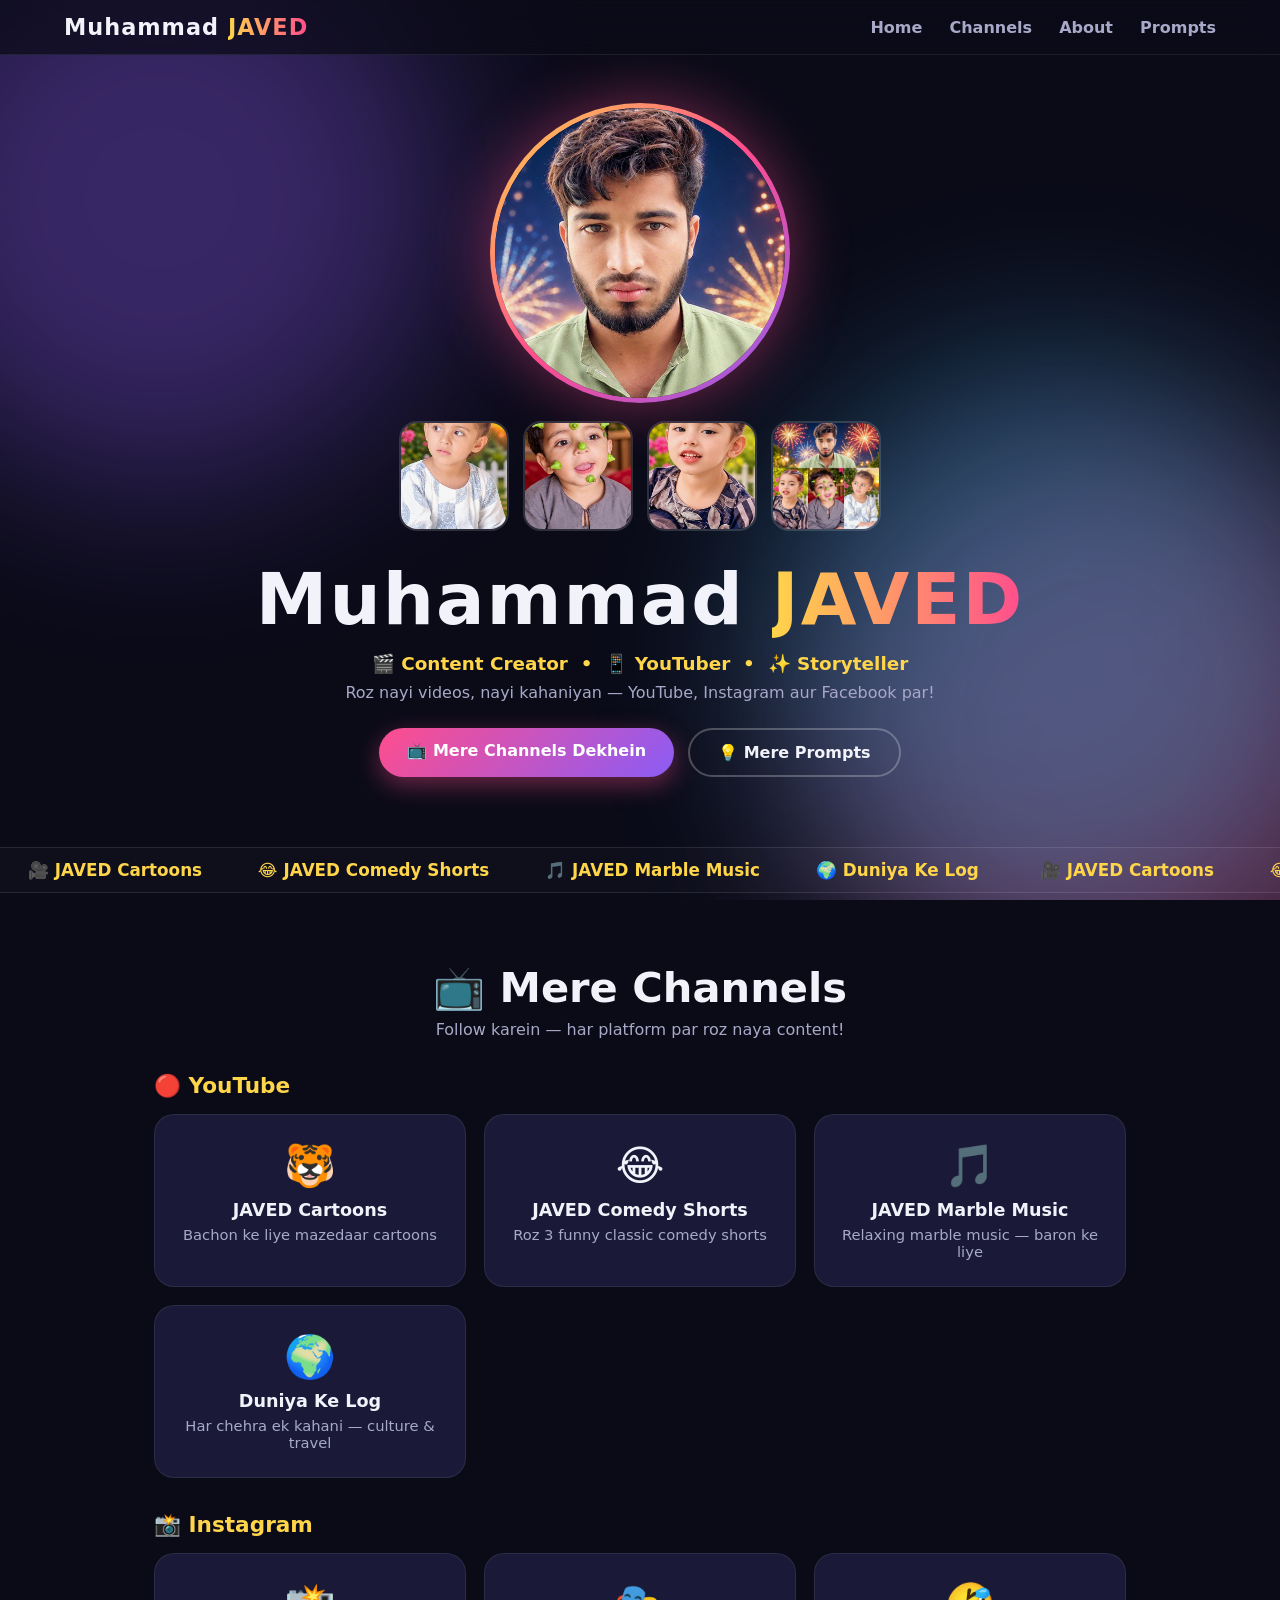
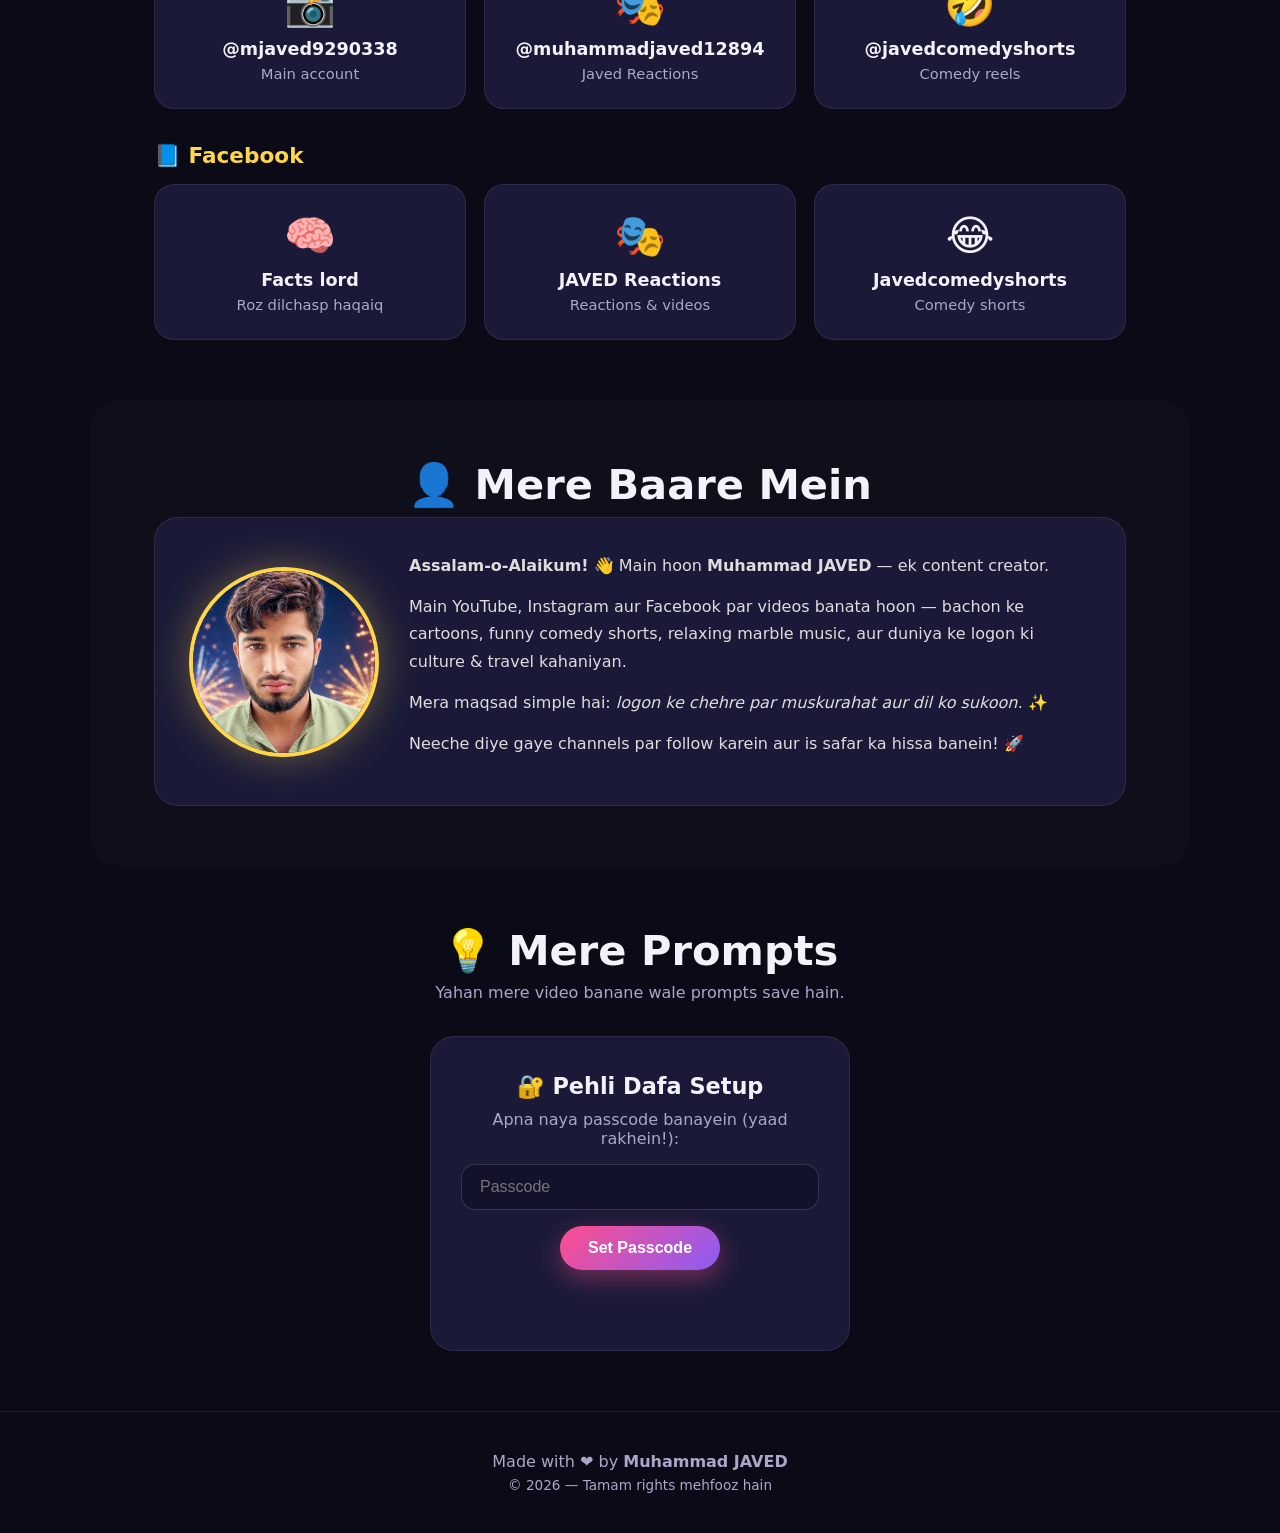
==== index.html @ acdf6152 "Add index.html - personal website" ====
<!DOCTYPE html>
<html lang="ur">
<head>
<meta charset="UTF-8">
<meta name="viewport" content="width=device-width, initial-scale=1.0">
<title>Muhammad JAVED — Content Creator</title>
<meta name="description" content="Muhammad JAVED — Content Creator. YouTube, Instagram aur Facebook par follow karein!">
<link rel="stylesheet" href="style.css">
</head>
<body>

<!-- Animated background blobs -->
<div class="bg-blobs"><span></span><span></span><span></span></div>

<!-- NAVBAR -->
<nav class="navbar">
  <div class="nav-logo">Muhammad <span>JAVED</span></div>
  <div class="nav-links">
    <a href="#home">Home</a>
    <a href="#channels">Channels</a>
    <a href="#about">About</a>
    <a href="#prompts">Prompts</a>
  </div>
</nav>

<!-- HERO with photos front & center -->
<header id="home" class="hero">
  <div class="hero-photos">
    <img src="[data-uri]" alt="Muhammad JAVED" class="hero-main-photo">
    <div class="hero-photo-strip">
      <img src="[data-uri]" alt="Photo 1">
      <img src="[data-uri]" alt="Photo 2">
      <img src="[data-uri]" alt="Photo 3">
      <img src="[data-uri]" alt="Family collage">
    </div>
  </div>
  <h1 class="hero-title"><span>Muhammad</span> <span class="gold">JAVED</span></h1>
  <p class="hero-tagline">🎬 Content Creator &nbsp;•&nbsp; 📱 YouTuber &nbsp;•&nbsp; ✨ Storyteller</p>
  <p class="hero-sub">Roz nayi videos, nayi kahaniyan — YouTube, Instagram aur Facebook par!</p>
  <div class="hero-buttons">
    <a href="#channels" class="btn btn-primary">📺 Mere Channels Dekhein</a>
    <a href="#prompts" class="btn btn-ghost">💡 Mere Prompts</a>
  </div>
</header>

<!-- MARQUEE -->
<div class="marquee"><div class="marquee-track">
  <span>🎥 JAVED Cartoons</span><span>😂 JAVED Comedy Shorts</span><span>🎵 JAVED Marble Music</span><span>🌍 Duniya Ke Log</span>
  <span>🎥 JAVED Cartoons</span><span>😂 JAVED Comedy Shorts</span><span>🎵 JAVED Marble Music</span><span>🌍 Duniya Ke Log</span>
</div></div>

<!-- CHANNELS -->
<section id="channels" class="section">
  <h2 class="section-title reveal">📺 Mere Channels</h2>
  <p class="section-sub reveal">Follow karein — har platform par roz naya content!</p>

  <h3 class="group-title reveal">🔴 YouTube</h3>
  <div class="cards">
    <a class="card reveal" href="https://www.youtube.com/@JAVEDCartoons-i1m" target="_blank" rel="noopener">
      <div class="card-emoji">🐯</div><div class="card-name">JAVED Cartoons</div><div class="card-desc">Bachon ke liye mazedaar cartoons</div>
    </a>
    <a class="card reveal" href="https://www.youtube.com/@JAVEDComedyShorts-y6f" target="_blank" rel="noopener">
      <div class="card-emoji">😂</div><div class="card-name">JAVED Comedy Shorts</div><div class="card-desc">Roz 3 funny classic comedy shorts</div>
    </a>
    <a class="card reveal" href="https://www.youtube.com/@JAVEDMarbleMusic" target="_blank" rel="noopener">
      <div class="card-emoji">🎵</div><div class="card-name">JAVED Marble Music</div><div class="card-desc">Relaxing marble music — baron ke liye</div>
    </a>
    <a class="card reveal" href="https://www.youtube.com/@DuniyaKeLog" target="_blank" rel="noopener">
      <div class="card-emoji">🌍</div><div class="card-name">Duniya Ke Log</div><div class="card-desc">Har chehra ek kahani — culture & travel</div>
    </a>
  </div>

  <h3 class="group-title reveal">📸 Instagram</h3>
  <div class="cards">
    <a class="card reveal" href="https://www.instagram.com/mjaved9290338/" target="_blank" rel="noopener">
      <div class="card-emoji">📸</div><div class="card-name">@mjaved9290338</div><div class="card-desc">Main account</div>
    </a>
    <a class="card reveal" href="https://www.instagram.com/muhammadjaved12894/" target="_blank" rel="noopener">
      <div class="card-emoji">🎭</div><div class="card-name">@muhammadjaved12894</div><div class="card-desc">Javed Reactions</div>
    </a>
    <a class="card reveal" href="https://www.instagram.com/javedcomedyshorts/" target="_blank" rel="noopener">
      <div class="card-emoji">🤣</div><div class="card-name">@javedcomedyshorts</div><div class="card-desc">Comedy reels</div>
    </a>
  </div>

  <h3 class="group-title reveal">📘 Facebook</h3>
  <div class="cards">
    <a class="card reveal" href="https://www.facebook.com/1291902614014903" target="_blank" rel="noopener">
      <div class="card-emoji">🧠</div><div class="card-name">Facts lord</div><div class="card-desc">Roz dilchasp haqaiq</div>
    </a>
    <a class="card reveal" href="https://www.facebook.com/1446741875180566" target="_blank" rel="noopener">
      <div class="card-emoji">🎭</div><div class="card-name">JAVED Reactions</div><div class="card-desc">Reactions & videos</div>
    </a>
    <a class="card reveal" href="https://www.facebook.com/1392669707259078" target="_blank" rel="noopener">
      <div class="card-emoji">😂</div><div class="card-name">Javedcomedyshorts</div><div class="card-desc">Comedy shorts</div>
    </a>
  </div>
</section>

<!-- ABOUT -->
<section id="about" class="section about">
  <h2 class="section-title reveal">👤 Mere Baare Mein</h2>
  <div class="about-box reveal">
    <img src="[data-uri]" alt="Muhammad JAVED" class="about-photo">
    <div class="about-text">
      <p><strong>Assalam-o-Alaikum!</strong> 👋 Main hoon <strong>Muhammad JAVED</strong> — ek content creator.</p>
      <p>Main YouTube, Instagram aur Facebook par videos banata hoon — bachon ke cartoons, funny comedy shorts, relaxing marble music, aur duniya ke logon ki culture & travel kahaniyan.</p>
      <p>Mera maqsad simple hai: <em>logon ke chehre par muskurahat aur dil ko sukoon.</em> ✨</p>
      <p>Neeche diye gaye channels par follow karein aur is safar ka hissa banein! 🚀</p>
    </div>
  </div>
</section>

<!-- PROMPTS -->
<section id="prompts" class="section">
  <h2 class="section-title reveal">💡 Mere Prompts</h2>
  <p class="section-sub reveal">Yahan mere video banane wale prompts save hain.</p>

  <!-- Login / setup box -->
  <div id="auth-box" class="auth-box reveal">
    <h3 id="auth-title">🔐 Login</h3>
    <p id="auth-msg">Apna passcode likhein:</p>
    <input type="password" id="passcode" placeholder="Passcode" autocomplete="off">
    <button class="btn btn-primary" id="auth-btn">Login</button>
    <p class="auth-hint" id="auth-hint"></p>
  </div>

  <!-- Prompts library (hidden until login) -->
  <div id="prompts-app" class="prompts-app hidden">
    <div class="prompts-toolbar">
      <input type="text" id="search" placeholder="🔍 Prompt search karein...">
      <button class="btn btn-primary" id="add-btn">➕ Naya Prompt</button>
      <button class="btn btn-ghost" id="logout-btn">Logout</button>
    </div>
    <div id="prompt-form" class="prompt-form hidden">
      <input type="text" id="prompt-title" placeholder="Prompt ka title...">
      <textarea id="prompt-text" rows="4" placeholder="Apna prompt yahan likhein..."></textarea>
      <div class="form-row">
        <button class="btn btn-primary" id="save-btn">💾 Save</button>
        <button class="btn btn-ghost" id="cancel-btn">Cancel</button>
      </div>
    </div>
    <div id="prompt-list" class="prompt-list"></div>
  </div>
</section>

<footer>
  <p>Made with ❤️ by <strong>Muhammad JAVED</strong></p>
  <p class="footer-small">© 2026 — Tamam rights mehfooz hain</p>
</footer>

<script src="script.js"></script>
</body>
</html>
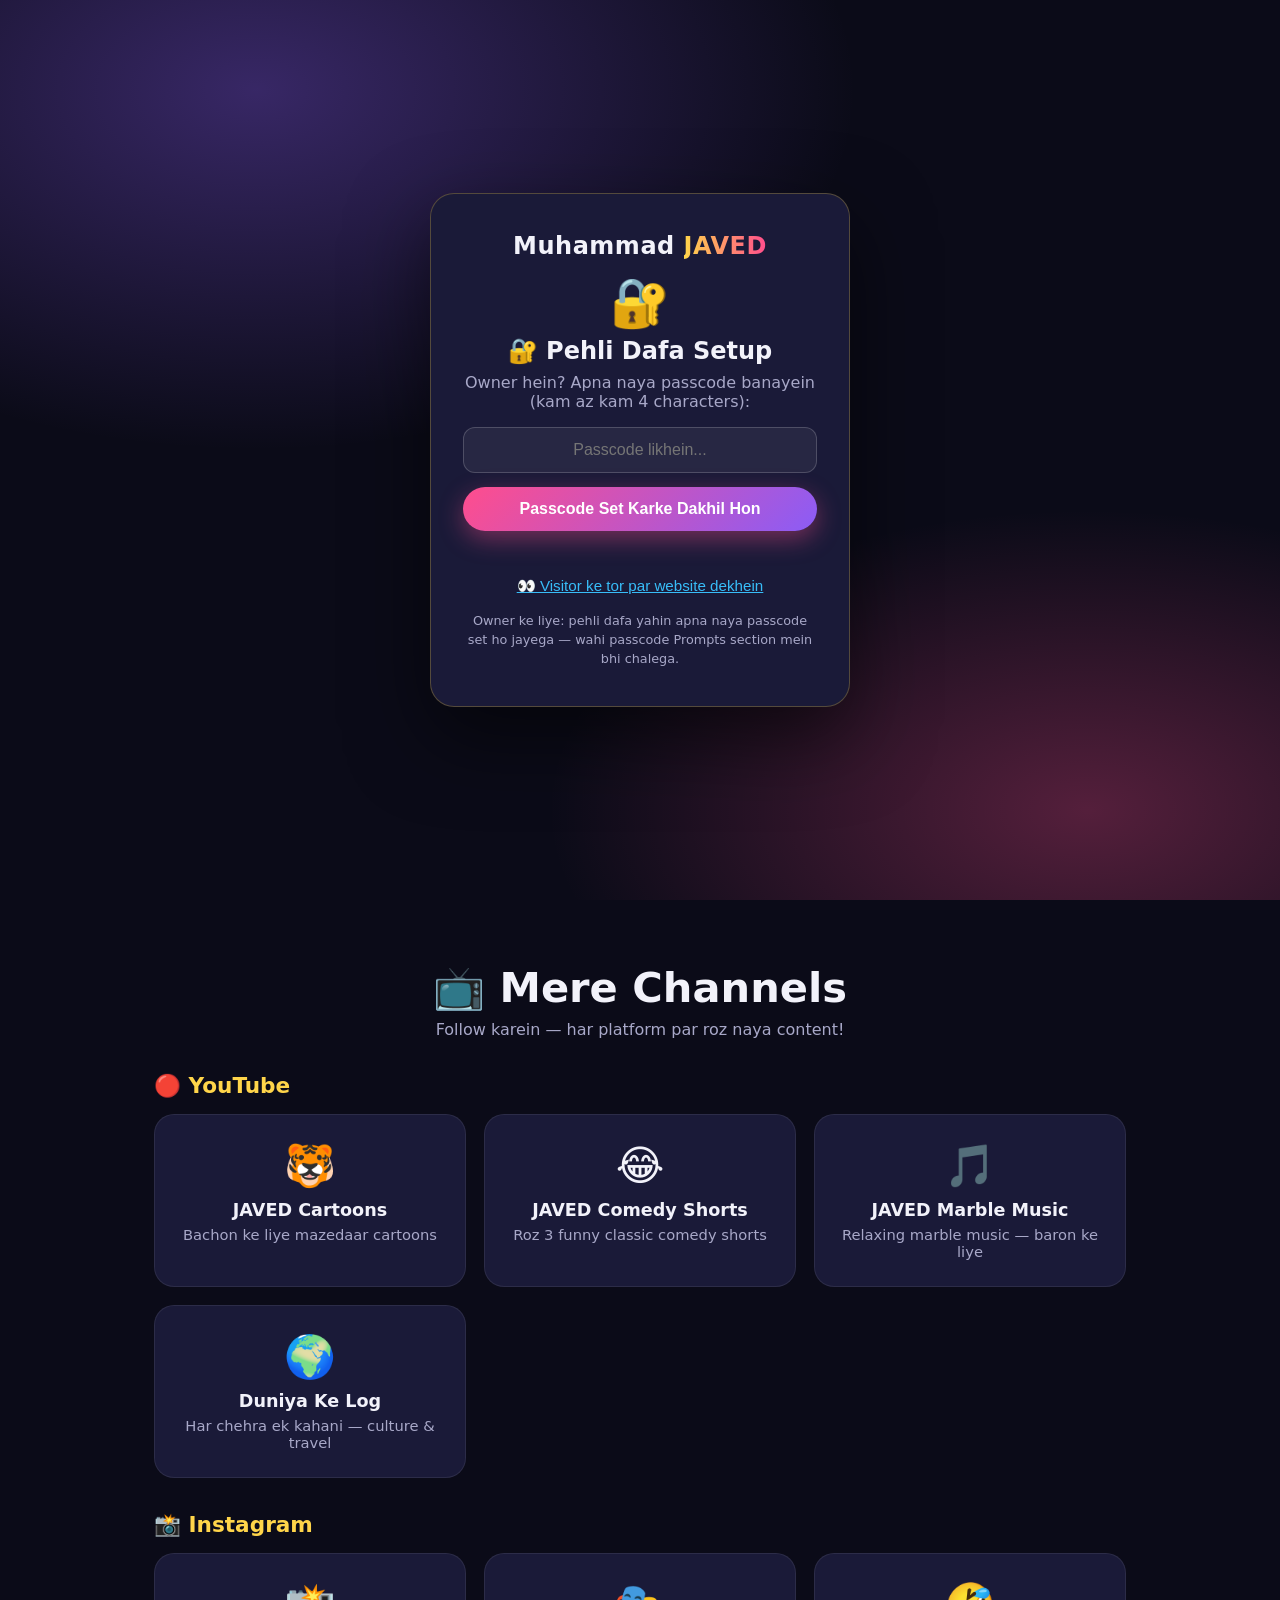
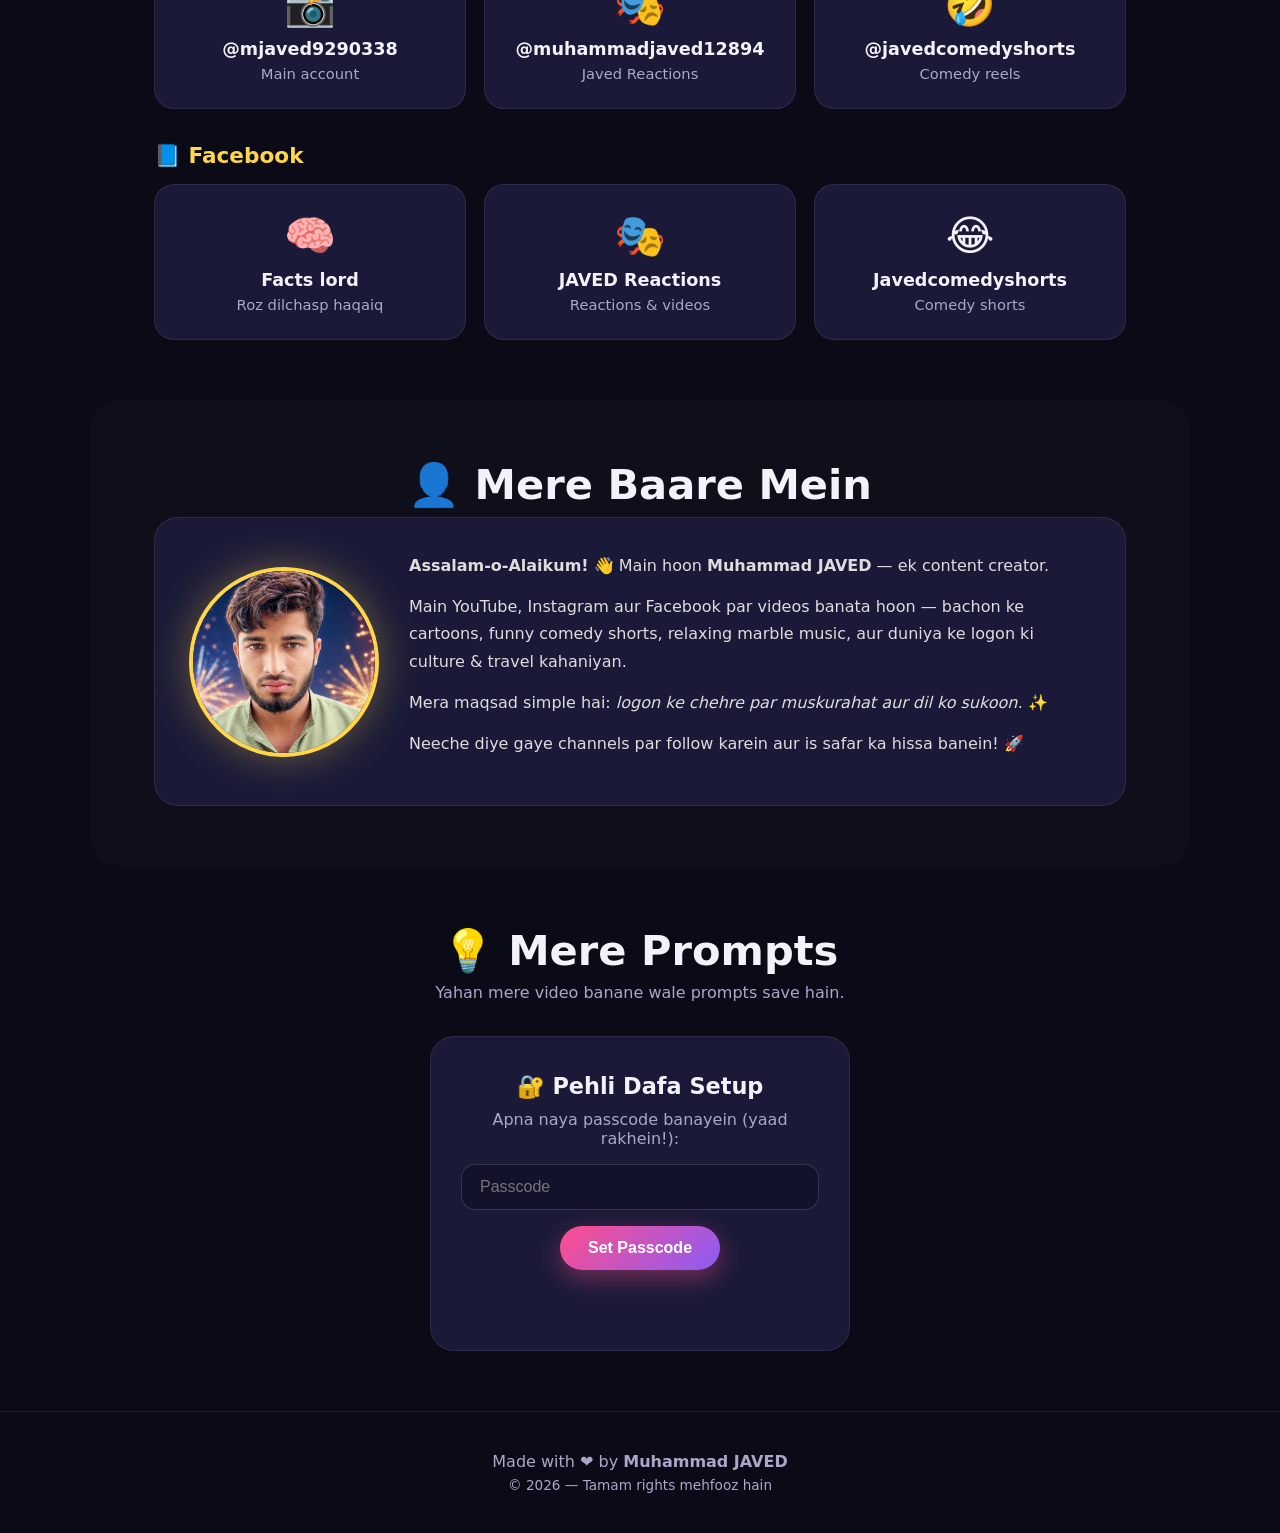
==== commit c227452b: "Add login page at website start (entry gate using same passcode as Prompts section)" ====
--- a/index.html
+++ b/index.html
@@ -8,6 +8,21 @@
 <link rel="stylesheet" href="style.css">
 </head>
 <body>
+
+<!-- SITE LOGIN GATE (website ke shuru ka login page) -->
+<div id="site-gate" class="site-gate">
+  <div class="gate-card">
+    <div class="gate-logo">Muhammad <span>JAVED</span></div>
+    <div class="gate-lock">🔐</div>
+    <h2 id="gate-title">Login</h2>
+    <p id="gate-msg" class="gate-msg">Apna passcode likhein:</p>
+    <input type="password" id="gate-passcode" placeholder="Passcode likhein..." autocomplete="off">
+    <button id="gate-btn" class="btn btn-primary gate-btn">Login</button>
+    <p id="gate-hint" class="auth-hint"></p>
+    <button id="gate-guest" class="gate-guest">👀 Visitor ke tor par website dekhein</button>
+    <p class="gate-note">Owner ke liye: pehli dafa yahin apna naya passcode set ho jayega — wahi passcode Prompts section mein bhi chalega.</p>
+  </div>
+</div>
 
 <!-- Animated background blobs -->
 <div class="bg-blobs"><span></span><span></span><span></span></div>
--- a/style.css
+++ b/style.css
@@ -254,3 +254,40 @@
   .prompts-toolbar .btn { width: 100%; }
   .about-box { padding: 24px; }
 }
+
+/* ===== Site login gate (shuru ka login page) ===== */
+body.gate-locked { overflow: hidden; }
+.site-gate {
+  position: fixed; inset: 0; z-index: 9999;
+  display: flex; align-items: center; justify-content: center;
+  background: radial-gradient(1000px 600px at 20% 10%, rgba(139,92,246,.35), transparent 60%),
+              radial-gradient(900px 500px at 85% 90%, rgba(255,77,141,.30), transparent 60%),
+              var(--bg);
+  padding: 20px;
+}
+.gate-card {
+  background: var(--card); border-radius: 24px; padding: 38px 32px;
+  max-width: 420px; width: 100%; text-align: center;
+  border: 1px solid rgba(255,213,74,.25);
+  box-shadow: 0 30px 80px rgba(0,0,0,.55);
+}
+.gate-logo { font-size: 1.5rem; font-weight: 800; letter-spacing: .5px; }
+.gate-logo span {
+  background: linear-gradient(90deg, var(--gold), var(--pink));
+  -webkit-background-clip: text; background-clip: text; color: transparent;
+}
+.gate-lock { font-size: 3rem; margin: 14px 0 6px; }
+.gate-card h2 { margin-bottom: 8px; }
+.gate-msg { color: var(--muted); margin-bottom: 16px; }
+.gate-card input {
+  width: 100%; padding: 13px 15px; border-radius: 12px; margin-bottom: 14px;
+  border: 1px solid rgba(255,255,255,.18); background: rgba(255,255,255,.06);
+  color: var(--text); font-size: 1rem; text-align: center;
+}
+.gate-card input:focus { outline: none; border-color: var(--gold); }
+.gate-btn { width: 100%; }
+.gate-guest {
+  margin-top: 18px; background: none; border: none; cursor: pointer;
+  color: var(--blue); font-size: .95rem; text-decoration: underline;
+}
+.gate-note { color: var(--muted); font-size: .8rem; margin-top: 16px; line-height: 1.5; }
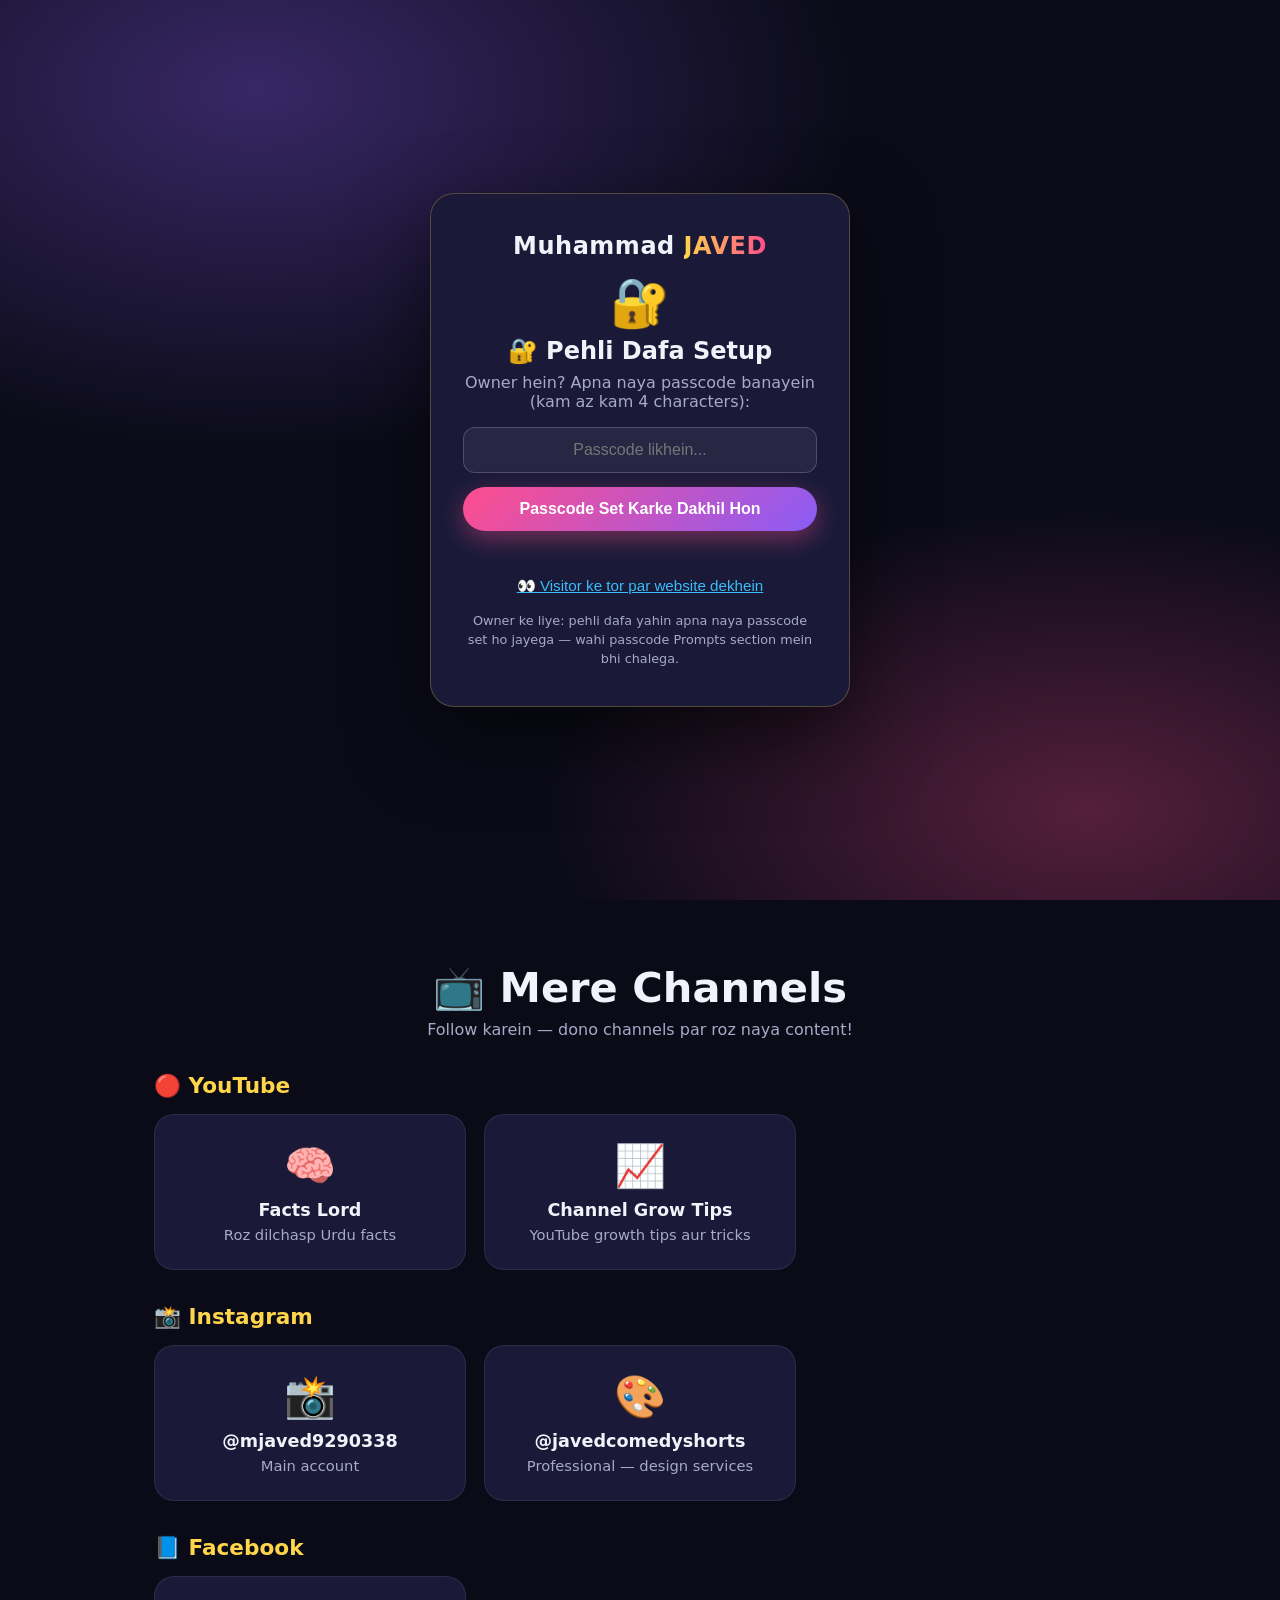
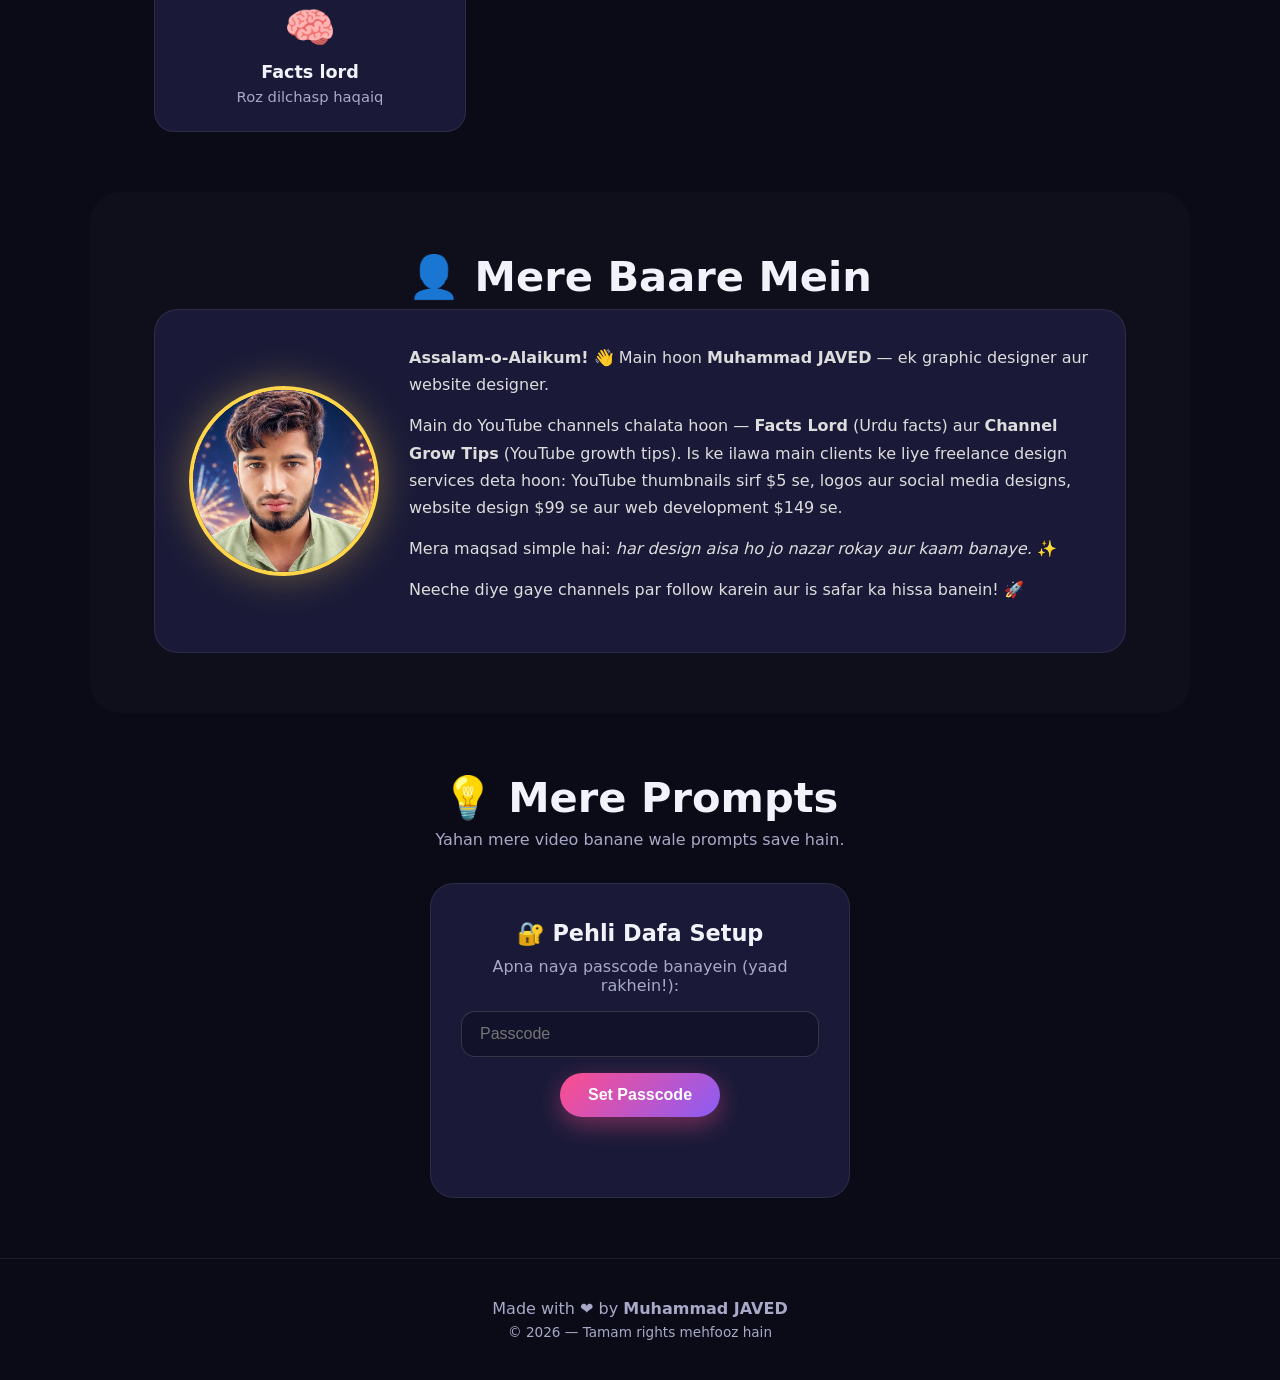
==== commit fcda8eb1: "Channels cleanup: sirf Facts Lord + Channel Grow Tips; designer rebrand (graphic/web design), dead c" ====
--- a/index.html
+++ b/index.html
@@ -3,8 +3,31 @@
 <head>
 <meta charset="UTF-8">
 <meta name="viewport" content="width=device-width, initial-scale=1.0">
-<title>Muhammad JAVED — Content Creator</title>
-<meta name="description" content="Muhammad JAVED — Content Creator. YouTube, Instagram aur Facebook par follow karein!">
+<title>Muhammad Javed — Personal Website | Graphic Designer & Web Designer</title>
+<meta name="description" content="Official personal website of Muhammad Javed — graphic designer & web designer. Facts Lord, Channel Grow Tips aur freelance design services.">
+<meta name="author" content="Muhammad Javed">
+<meta name="robots" content="index, follow">
+<link rel="canonical" href="https://mjaved9290338-bot.github.io/muhammad-javed-website/">
+<meta property="og:title" content="Muhammad Javed — Personal Website">
+<meta property="og:description" content="Official personal website of Muhammad Javed — graphic designer & web designer. Facts Lord, Channel Grow Tips aur freelance design services.">
+<meta property="og:type" content="website">
+<meta property="og:url" content="https://mjaved9290338-bot.github.io/muhammad-javed-website/">
+<script type="application/ld+json">
+{
+  "@context": "https://schema.org",
+  "@type": "Person",
+  "name": "Muhammad Javed",
+  "url": "https://mjaved9290338-bot.github.io/muhammad-javed-website/",
+  "jobTitle": "Graphic Designer & Web Designer",
+  "sameAs": [
+    "https://www.youtube.com/@FactsLordOfficial",
+    "https://www.youtube.com/@ChannelGrowTipsOfficial",
+    "https://www.instagram.com/mjaved9290338/",
+    "https://www.instagram.com/javedcomedyshorts/",
+    "https://www.facebook.com/1291902614014903"
+  ]
+}
+</script>
 <link rel="stylesheet" href="style.css">
 </head>
 <body>
@@ -50,8 +73,8 @@
     </div>
   </div>
   <h1 class="hero-title"><span>Muhammad</span> <span class="gold">JAVED</span></h1>
-  <p class="hero-tagline">🎬 Content Creator &nbsp;•&nbsp; 📱 YouTuber &nbsp;•&nbsp; ✨ Storyteller</p>
-  <p class="hero-sub">Roz nayi videos, nayi kahaniyan — YouTube, Instagram aur Facebook par!</p>
+  <p class="hero-tagline">🎨 Graphic Designer &nbsp;•&nbsp; 💻 Web Designer &nbsp;•&nbsp; 📺 YouTuber</p>
+  <p class="hero-sub">Do YouTube channels — Facts Lord aur Channel Grow Tips — aur clients ke liye professional design services!</p>
   <div class="hero-buttons">
     <a href="#channels" class="btn btn-primary">📺 Mere Channels Dekhein</a>
     <a href="#prompts" class="btn btn-ghost">💡 Mere Prompts</a>
@@ -60,28 +83,22 @@
 
 <!-- MARQUEE -->
 <div class="marquee"><div class="marquee-track">
-  <span>🎥 JAVED Cartoons</span><span>😂 JAVED Comedy Shorts</span><span>🎵 JAVED Marble Music</span><span>🌍 Duniya Ke Log</span>
-  <span>🎥 JAVED Cartoons</span><span>😂 JAVED Comedy Shorts</span><span>🎵 JAVED Marble Music</span><span>🌍 Duniya Ke Log</span>
+  <span>🧠 Facts Lord</span><span>📈 Channel Grow Tips</span><span>🎨 Graphic Design</span><span>💻 Website Design</span>
+  <span>🧠 Facts Lord</span><span>📈 Channel Grow Tips</span><span>🎨 Graphic Design</span><span>💻 Website Design</span>
 </div></div>
 
 <!-- CHANNELS -->
 <section id="channels" class="section">
   <h2 class="section-title reveal">📺 Mere Channels</h2>
-  <p class="section-sub reveal">Follow karein — har platform par roz naya content!</p>
+  <p class="section-sub reveal">Follow karein — dono channels par roz naya content!</p>
 
   <h3 class="group-title reveal">🔴 YouTube</h3>
   <div class="cards">
-    <a class="card reveal" href="https://www.youtube.com/@JAVEDCartoons-i1m" target="_blank" rel="noopener">
-      <div class="card-emoji">🐯</div><div class="card-name">JAVED Cartoons</div><div class="card-desc">Bachon ke liye mazedaar cartoons</div>
+    <a class="card reveal" href="https://www.youtube.com/@FactsLordOfficial" target="_blank" rel="noopener">
+      <div class="card-emoji">🧠</div><div class="card-name">Facts Lord</div><div class="card-desc">Roz dilchasp Urdu facts</div>
     </a>
-    <a class="card reveal" href="https://www.youtube.com/@JAVEDComedyShorts-y6f" target="_blank" rel="noopener">
-      <div class="card-emoji">😂</div><div class="card-name">JAVED Comedy Shorts</div><div class="card-desc">Roz 3 funny classic comedy shorts</div>
-    </a>
-    <a class="card reveal" href="https://www.youtube.com/@JAVEDMarbleMusic" target="_blank" rel="noopener">
-      <div class="card-emoji">🎵</div><div class="card-name">JAVED Marble Music</div><div class="card-desc">Relaxing marble music — baron ke liye</div>
-    </a>
-    <a class="card reveal" href="https://www.youtube.com/@DuniyaKeLog" target="_blank" rel="noopener">
-      <div class="card-emoji">🌍</div><div class="card-name">Duniya Ke Log</div><div class="card-desc">Har chehra ek kahani — culture & travel</div>
+    <a class="card reveal" href="https://www.youtube.com/@ChannelGrowTipsOfficial" target="_blank" rel="noopener">
+      <div class="card-emoji">📈</div><div class="card-name">Channel Grow Tips</div><div class="card-desc">YouTube growth tips aur tricks</div>
     </a>
   </div>
 
@@ -90,11 +107,8 @@
     <a class="card reveal" href="https://www.instagram.com/mjaved9290338/" target="_blank" rel="noopener">
       <div class="card-emoji">📸</div><div class="card-name">@mjaved9290338</div><div class="card-desc">Main account</div>
     </a>
-    <a class="card reveal" href="https://www.instagram.com/muhammadjaved12894/" target="_blank" rel="noopener">
-      <div class="card-emoji">🎭</div><div class="card-name">@muhammadjaved12894</div><div class="card-desc">Javed Reactions</div>
-    </a>
     <a class="card reveal" href="https://www.instagram.com/javedcomedyshorts/" target="_blank" rel="noopener">
-      <div class="card-emoji">🤣</div><div class="card-name">@javedcomedyshorts</div><div class="card-desc">Comedy reels</div>
+      <div class="card-emoji">🎨</div><div class="card-name">@javedcomedyshorts</div><div class="card-desc">Professional — design services</div>
     </a>
   </div>
 
@@ -102,12 +116,6 @@
   <div class="cards">
     <a class="card reveal" href="https://www.facebook.com/1291902614014903" target="_blank" rel="noopener">
       <div class="card-emoji">🧠</div><div class="card-name">Facts lord</div><div class="card-desc">Roz dilchasp haqaiq</div>
-    </a>
-    <a class="card reveal" href="https://www.facebook.com/1446741875180566" target="_blank" rel="noopener">
-      <div class="card-emoji">🎭</div><div class="card-name">JAVED Reactions</div><div class="card-desc">Reactions & videos</div>
-    </a>
-    <a class="card reveal" href="https://www.facebook.com/1392669707259078" target="_blank" rel="noopener">
-      <div class="card-emoji">😂</div><div class="card-name">Javedcomedyshorts</div><div class="card-desc">Comedy shorts</div>
     </a>
   </div>
 </section>
@@ -118,9 +126,9 @@
   <div class="about-box reveal">
     <img src="[data-uri]" alt="Muhammad JAVED" class="about-photo">
     <div class="about-text">
-      <p><strong>Assalam-o-Alaikum!</strong> 👋 Main hoon <strong>Muhammad JAVED</strong> — ek content creator.</p>
-      <p>Main YouTube, Instagram aur Facebook par videos banata hoon — bachon ke cartoons, funny comedy shorts, relaxing marble music, aur duniya ke logon ki culture & travel kahaniyan.</p>
-      <p>Mera maqsad simple hai: <em>logon ke chehre par muskurahat aur dil ko sukoon.</em> ✨</p>
+      <p><strong>Assalam-o-Alaikum!</strong> 👋 Main hoon <strong>Muhammad JAVED</strong> — ek graphic designer aur website designer.</p>
+      <p>Main do YouTube channels chalata hoon — <strong>Facts Lord</strong> (Urdu facts) aur <strong>Channel Grow Tips</strong> (YouTube growth tips). Is ke ilawa main clients ke liye freelance design services deta hoon: YouTube thumbnails sirf $5 se, logos aur social media designs, website design $99 se aur web development $149 se.</p>
+      <p>Mera maqsad simple hai: <em>har design aisa ho jo nazar rokay aur kaam banaye.</em> ✨</p>
       <p>Neeche diye gaye channels par follow karein aur is safar ka hissa banein! 🚀</p>
     </div>
   </div>
